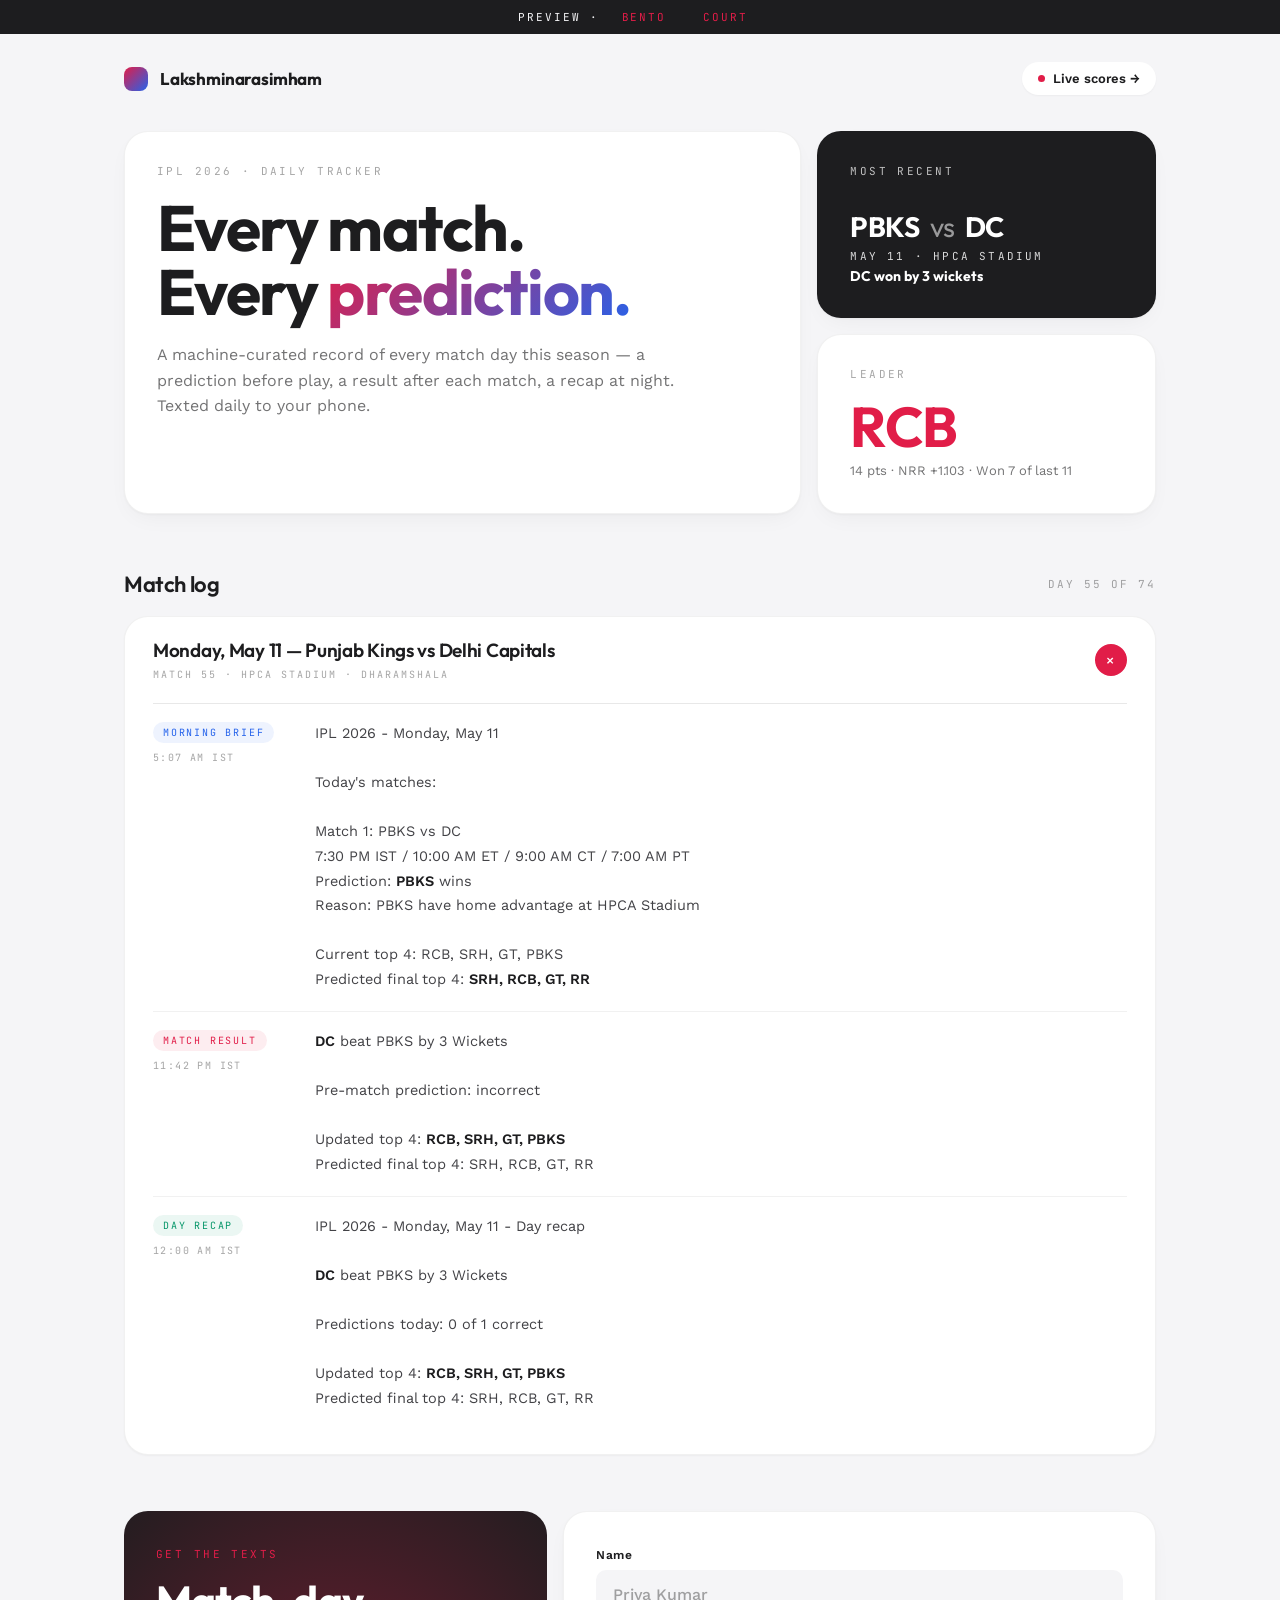
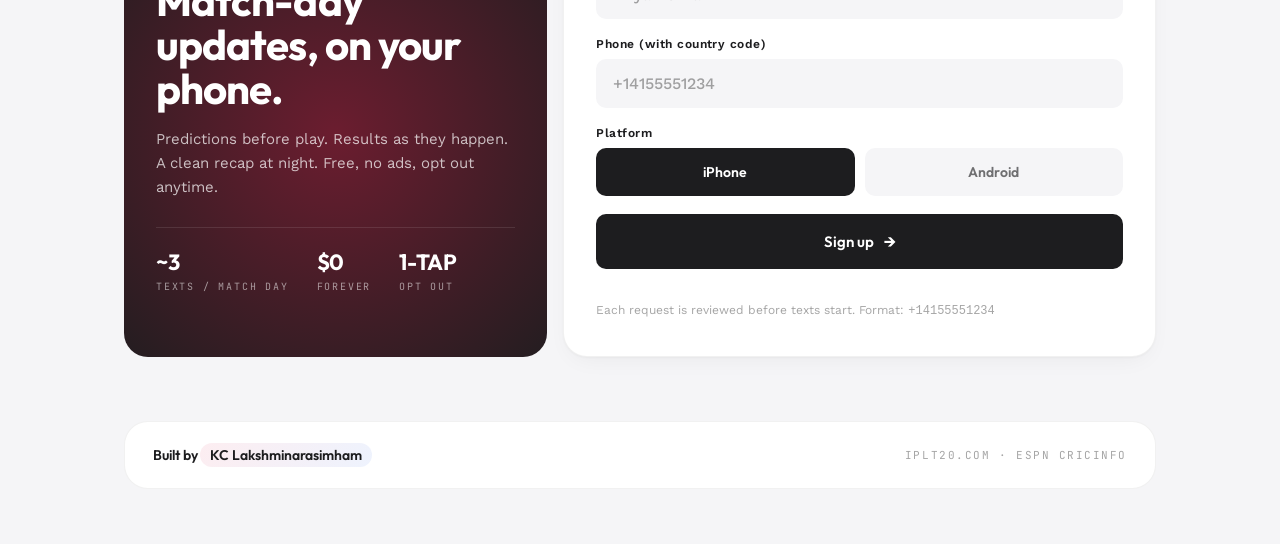
==== docs/preview/bento.html @ dc026f4a "data-driven design pass via ui-ux-pro-max skill — Bento + Court Replaced the previous Stadium/Bombay" ====
<!doctype html>
<html lang="en">
<head>
<meta charset="utf-8">
<title>Bento · IPL 2026</title>
<meta name="viewport" content="width=device-width, initial-scale=1">
<link rel="preconnect" href="https://fonts.googleapis.com">
<link rel="preconnect" href="https://fonts.gstatic.com" crossorigin>
<link href="https://fonts.googleapis.com/css2?family=Outfit:wght@300;400;500;600;700;800&family=Work+Sans:wght@400;500;600&family=JetBrains+Mono:wght@400;500&display=swap" rel="stylesheet">
<style>
  :root {
    --bg:           #F5F5F7;
    --card:         #FFFFFF;
    --card-2:       #FAFAFB;
    --ink:          #1D1D1F;
    --ink-2:        #424246;
    --ink-soft:     rgba(29,29,31,0.62);
    --ink-faint:    rgba(29,29,31,0.40);
    --hair:         rgba(29,29,31,0.10);
    --hair-soft:    rgba(29,29,31,0.06);
    --rose:         #E11D48;
    --rose-soft:    rgba(225,29,72,0.08);
    --blue:         #2563EB;
    --blue-soft:    rgba(37,99,235,0.08);
    --emerald:      #059669;
    --emerald-soft: rgba(5,150,105,0.08);
    --radius-lg:    24px;
    --radius-md:    16px;
    --radius-sm:    10px;
    --shadow-sm:    0 1px 2px rgba(0,0,0,0.04);
    --shadow-md:    0 1px 2px rgba(0,0,0,0.03), 0 8px 24px -8px rgba(0,0,0,0.06);
  }
  *, *::before, *::after { box-sizing: border-box; margin: 0; padding: 0; }
  html { -webkit-font-smoothing: antialiased; }
  body {
    background: var(--bg);
    color: var(--ink);
    font-family: 'Work Sans', system-ui, sans-serif;
    font-weight: 400;
    min-height: 100vh;
  }
  a { color: inherit; text-decoration: none; }

  .ab {
    background: var(--ink); color: var(--bg);
    text-align: center; padding: 10px 16px;
    font-family: 'JetBrains Mono', monospace; font-size: 11px; letter-spacing: 0.18em; text-transform: uppercase;
  }
  .ab a { color: var(--rose); margin: 0 6px; padding: 1px 8px; border-radius: 4px; }
  .ab a:hover { background: rgba(255,255,255,0.10); }

  .wrap { max-width: 1080px; margin: 0 auto; padding: 0 24px; }

  /* ── NAV ── */
  nav.bar {
    display: flex; align-items: center; justify-content: space-between;
    padding: 28px 0;
  }
  nav .mark {
    font-family: 'Outfit', sans-serif; font-weight: 700; font-size: 17px;
    letter-spacing: -0.01em;
    display: inline-flex; align-items: center; gap: 12px;
  }
  nav .mark::before {
    content: ''; width: 24px; height: 24px;
    background: linear-gradient(135deg, var(--rose), var(--blue));
    border-radius: 8px;
  }
  nav .live {
    font-family: 'Work Sans', sans-serif; font-weight: 600; font-size: 13px;
    color: var(--ink);
    padding: 9px 16px;
    background: var(--card);
    border-radius: 100px;
    box-shadow: var(--shadow-sm);
    transition: all 0.15s;
    display: inline-flex; align-items: center; gap: 8px;
  }
  nav .live .dot { width: 7px; height: 7px; border-radius: 50%; background: var(--rose); animation: pulse 1.6s ease-in-out infinite; }
  @keyframes pulse { 0%,100% { box-shadow: 0 0 0 0 rgba(225,29,72,0.6); } 50% { box-shadow: 0 0 0 6px rgba(225,29,72,0); } }
  nav .live:hover { background: var(--ink); color: var(--card); }
  nav .live:hover .dot { background: var(--rose); }

  /* ── HERO BENTO ── */
  .hero-grid {
    display: grid;
    grid-template-columns: 2fr 1fr;
    grid-template-rows: auto auto;
    gap: 16px;
    margin-top: 8px;
  }
  .h-card {
    background: var(--card);
    border-radius: var(--radius-lg);
    padding: 32px;
    box-shadow: var(--shadow-md);
    border: 1px solid var(--hair-soft);
  }
  .h-card.dark {
    background: var(--ink); color: var(--card);
  }
  .h-card.rose {
    background: linear-gradient(135deg, var(--rose) 0%, #BE123C 100%);
    color: var(--card);
  }
  .h-card.blue {
    background: linear-gradient(135deg, var(--blue) 0%, #1D4ED8 100%);
    color: var(--card);
  }
  .h-card .kicker {
    font-family: 'JetBrains Mono', monospace; font-size: 11px;
    letter-spacing: 0.22em; text-transform: uppercase;
    color: var(--ink-faint);
    margin-bottom: 18px;
  }
  .h-card.dark .kicker, .h-card.rose .kicker, .h-card.blue .kicker { color: rgba(255,255,255,0.72); }
  .h-card h1 {
    font-family: 'Outfit', sans-serif; font-weight: 700;
    font-size: clamp(40px, 5.5vw, 64px);
    line-height: 1.0; letter-spacing: -0.025em;
  }
  .h-card h1 .grad {
    background: linear-gradient(135deg, var(--rose), var(--blue));
    -webkit-background-clip: text; background-clip: text;
    -webkit-text-fill-color: transparent;
  }
  .h-card .lead {
    margin-top: 18px;
    color: var(--ink-soft);
    font-size: 16px; line-height: 1.6;
    max-width: 52ch;
  }

  /* Score cell */
  .score {
    display: grid; grid-template-rows: auto 1fr auto;
    gap: 8px;
    height: 100%;
  }
  .score .team-line {
    font-family: 'Outfit', sans-serif; font-weight: 700;
    font-size: 28px; letter-spacing: -0.02em; line-height: 1.05;
    margin-top: 8px;
  }
  .score .team-line .vs { color: rgba(255,255,255,0.55); margin: 0 6px; font-weight: 400; }
  .score .result {
    font-family: 'JetBrains Mono', monospace; font-size: 11px; letter-spacing: 0.20em; text-transform: uppercase;
    color: rgba(255,255,255,0.84); margin-top: auto;
  }
  .score .result .win { font-family: 'Outfit', sans-serif; font-weight: 700; font-size: 14px; letter-spacing: 0; text-transform: none; display: block; margin-top: 4px; color: var(--card); }

  /* Stat cell */
  .stat .v {
    font-family: 'Outfit', sans-serif; font-weight: 700;
    font-size: 56px; letter-spacing: -0.03em; line-height: 1;
    margin: 10px 0 6px;
  }
  .stat .v .small { font-size: 28px; color: var(--ink-faint); margin-left: 2px; }
  .stat .desc {
    font-size: 13px; color: var(--ink-soft); line-height: 1.5;
  }

  /* ── MATCH LOG ── */
  .section-head {
    margin: 56px 0 18px;
    display: flex; align-items: center; justify-content: space-between;
  }
  .section-head h2 {
    font-family: 'Outfit', sans-serif; font-weight: 600; font-size: 22px; letter-spacing: -0.018em;
  }
  .section-head .count {
    font-family: 'JetBrains Mono', monospace; font-size: 11px; letter-spacing: 0.18em; text-transform: uppercase;
    color: var(--ink-faint);
  }

  details.day {
    background: var(--card);
    border-radius: var(--radius-lg);
    border: 1px solid var(--hair-soft);
    box-shadow: var(--shadow-sm);
    margin-bottom: 14px;
    overflow: hidden;
    transition: box-shadow 0.2s;
  }
  details.day:hover { box-shadow: var(--shadow-md); }
  details.day > summary {
    list-style: none; cursor: pointer;
    padding: 22px 28px;
    display: grid; grid-template-columns: 1fr auto; gap: 16px;
    align-items: center;
  }
  details.day > summary::-webkit-details-marker { display: none; }
  .day-head {
    font-family: 'Outfit', sans-serif; font-weight: 600; font-size: 19px;
    letter-spacing: -0.015em; line-height: 1.2;
  }
  .day-sub {
    font-family: 'JetBrains Mono', monospace; font-size: 10px;
    letter-spacing: 0.20em; text-transform: uppercase;
    color: var(--ink-faint);
    margin-top: 6px;
  }
  details.day > summary .toggle {
    width: 32px; height: 32px;
    background: var(--bg);
    border-radius: 50%;
    display: inline-flex; align-items: center; justify-content: center;
    color: var(--ink-soft);
    font-family: 'JetBrains Mono', monospace; font-size: 16px;
    transition: transform 0.25s, background 0.15s, color 0.15s;
  }
  details.day[open] > summary .toggle { transform: rotate(45deg); background: var(--rose); color: var(--card); }

  .day-body { padding: 0 28px 24px; }
  article {
    padding: 18px 0;
    border-top: 1px solid var(--hair-soft);
    display: grid; grid-template-columns: 140px 1fr; gap: 22px;
    align-items: start;
  }
  article:first-of-type { border-top: 1px solid var(--hair); }
  article .meta {
    display: flex; flex-direction: column; gap: 8px;
  }
  article .meta .tag {
    display: inline-block;
    align-self: flex-start;
    font-family: 'JetBrains Mono', monospace; font-size: 10px; letter-spacing: 0.18em; text-transform: uppercase;
    padding: 4px 10px; border-radius: 100px;
    color: var(--ink); background: var(--bg);
  }
  article .meta .tag.morning { color: var(--blue); background: var(--blue-soft); }
  article .meta .tag.result  { color: var(--rose); background: var(--rose-soft); }
  article .meta .tag.recap   { color: var(--emerald); background: var(--emerald-soft); }
  article .meta .when {
    font-family: 'JetBrains Mono', monospace; font-size: 10px;
    letter-spacing: 0.14em; text-transform: uppercase;
    color: var(--ink-faint);
  }
  article .body {
    font-family: 'Work Sans', sans-serif; font-size: 14.5px; line-height: 1.7;
    color: var(--ink-2);
    white-space: pre-wrap;
  }
  article .body strong { font-weight: 600; color: var(--ink); }

  /* ── SIGNUP (Bento) ── */
  .signup-grid {
    margin-top: 56px;
    display: grid;
    grid-template-columns: 5fr 7fr;
    gap: 16px;
  }
  .signup-pitch {
    background: var(--ink); color: var(--card);
    border-radius: var(--radius-lg);
    padding: 36px 32px;
    position: relative; overflow: hidden;
  }
  .signup-pitch::before {
    content: '';
    position: absolute; bottom: -50%; right: -30%; width: 160%; height: 200%;
    background: radial-gradient(circle, rgba(225,29,72,0.40) 0%, transparent 60%);
    pointer-events: none;
  }
  .signup-pitch-inner { position: relative; }
  .signup-pitch .kicker {
    font-family: 'JetBrains Mono', monospace; font-size: 11px;
    letter-spacing: 0.22em; text-transform: uppercase;
    color: var(--rose);
    margin-bottom: 18px;
  }
  .signup-pitch h2 {
    font-family: 'Outfit', sans-serif; font-weight: 700;
    font-size: clamp(28px, 4vw, 42px); line-height: 1.05; letter-spacing: -0.022em;
  }
  .signup-pitch p {
    margin-top: 16px;
    color: rgba(255,255,255,0.72);
    font-size: 15px; line-height: 1.6;
  }
  .signup-pitch .stats {
    margin-top: 28px;
    display: flex; gap: 28px; flex-wrap: wrap;
    padding-top: 20px;
    border-top: 1px solid rgba(255,255,255,0.10);
  }
  .signup-pitch .stats div {
    font-family: 'JetBrains Mono', monospace; font-size: 10px; letter-spacing: 0.18em; text-transform: uppercase;
    color: rgba(255,255,255,0.55);
  }
  .signup-pitch .stats strong {
    display: block;
    font-family: 'Outfit', sans-serif; font-weight: 700; font-size: 22px;
    letter-spacing: -0.012em; color: var(--card);
    margin-bottom: 4px;
  }

  .signup-form-box {
    background: var(--card);
    border-radius: var(--radius-lg);
    padding: 36px 32px;
    box-shadow: var(--shadow-md);
    border: 1px solid var(--hair-soft);
  }
  form { display: grid; gap: 18px; }
  form label {
    font-family: 'Work Sans', sans-serif; font-weight: 600;
    font-size: 12px; letter-spacing: 0.04em;
    color: var(--ink); margin-bottom: 8px; display: block;
  }
  input[type="text"], input[type="tel"] {
    width: 100%; font-family: 'Work Sans', sans-serif; font-size: 16px; font-weight: 500;
    background: var(--bg); color: var(--ink);
    border: 1px solid transparent;
    border-radius: var(--radius-sm);
    padding: 14px 16px;
    outline: none;
    transition: all 0.15s;
  }
  input::placeholder { color: var(--ink-faint); }
  input:focus { background: var(--card); border-color: var(--blue); box-shadow: 0 0 0 4px var(--blue-soft); }

  .platform { display: grid; grid-template-columns: 1fr 1fr; gap: 10px; }
  .platform label.radio {
    cursor: pointer; text-align: center;
    padding: 14px;
    border-radius: var(--radius-sm);
    background: var(--bg); color: var(--ink-soft);
    margin-bottom: 0;
    font-family: 'Outfit', sans-serif; font-weight: 600; font-size: 14px;
    letter-spacing: 0; text-transform: none;
    border: 1px solid transparent;
    transition: all 0.12s;
  }
  .platform label.radio:has(input:checked) {
    background: var(--ink); color: var(--card);
  }
  .platform input[type="radio"] { display: none; }

  button.send {
    justify-self: stretch;
    font-family: 'Outfit', sans-serif; font-weight: 600; font-size: 15px;
    background: var(--ink); color: var(--card);
    padding: 16px 24px;
    border: 0; border-radius: var(--radius-sm);
    cursor: pointer;
    display: inline-flex; align-items: center; justify-content: center; gap: 10px;
    transition: all 0.15s;
  }
  button.send::after {
    content: '→'; font-size: 18px;
    transition: transform 0.2s;
  }
  button.send:hover { background: var(--rose); }
  button.send:hover::after { transform: translateX(4px); }

  .fine {
    margin-top: 14px;
    font-size: 12px; color: var(--ink-faint); line-height: 1.55;
  }

  /* ── FOOTER ── */
  footer.foot {
    margin: 64px 0 56px;
    padding: 24px 28px;
    background: var(--card);
    border-radius: var(--radius-lg);
    border: 1px solid var(--hair-soft);
    display: flex; align-items: center; justify-content: space-between; flex-wrap: wrap; gap: 14px;
  }
  footer .made {
    font-family: 'Outfit', sans-serif; font-weight: 600; font-size: 14px; letter-spacing: -0.005em;
  }
  footer .made a {
    background: linear-gradient(120deg, var(--rose-soft), var(--blue-soft));
    padding: 3px 10px; border-radius: 100px;
    font-weight: 600;
  }
  footer .links {
    font-family: 'JetBrains Mono', monospace; font-size: 11px; letter-spacing: 0.14em; text-transform: uppercase;
    color: var(--ink-faint);
  }

  @media (max-width: 800px) {
    .hero-grid { grid-template-columns: 1fr; }
    .signup-grid { grid-template-columns: 1fr; }
    article { grid-template-columns: 1fr; gap: 10px; }
  }
  @media (max-width: 540px) {
    .wrap { padding: 0 18px; }
    .h-card { padding: 24px; }
    .h-card h1 { font-size: 40px; }
    details.day > summary { padding: 18px 20px; }
    .day-body { padding: 0 20px 20px; }
    .signup-pitch, .signup-form-box { padding: 28px 24px; }
  }
</style>
</head>
<body>

<div class="ab">
  Preview · <a href="./bento.html?v=4">Bento</a> <a href="./court.html?v=4">Court</a>
</div>

<div class="wrap">

  <nav class="bar">
    <span class="mark">Lakshminarasimham</span>
    <a class="live" href="https://www.espncricinfo.com/series/indian-premier-league-2026-1510719"><span class="dot"></span> Live scores →</a>
  </nav>

  <!-- ── HERO BENTO ── -->
  <section class="hero-grid">
    <div class="h-card" style="grid-row: span 2;">
      <div class="kicker">IPL 2026 · Daily tracker</div>
      <h1>Every match.<br>Every <span class="grad">prediction.</span></h1>
      <p class="lead">A machine-curated record of every match day this season — a prediction before play, a result after each match, a recap at night. Texted daily to your phone.</p>
    </div>
    <div class="h-card dark">
      <div class="score">
        <div class="kicker">Most recent</div>
        <div class="team-line">PBKS <span class="vs">vs</span> DC</div>
        <div class="result">
          May 11 · HPCA Stadium
          <span class="win">DC won by 3 wickets</span>
        </div>
      </div>
    </div>
    <div class="h-card stat">
      <div class="kicker">Leader</div>
      <div class="v" style="color: var(--rose);">RCB</div>
      <div class="desc">14 pts · NRR +1.103 · Won 7 of last 11</div>
    </div>
  </section>

  <!-- ── MATCH LOG ── -->
  <div class="section-head">
    <h2>Match log</h2>
    <span class="count">Day 55 of 74</span>
  </div>

  <details class="day" open>
    <summary>
      <div>
        <div class="day-head">Monday, May 11 — Punjab Kings vs Delhi Capitals</div>
        <div class="day-sub">Match 55 · HPCA Stadium · Dharamshala</div>
      </div>
      <span class="toggle">+</span>
    </summary>
    <div class="day-body">

      <article>
        <div class="meta">
          <span class="tag morning">Morning brief</span>
          <span class="when">5:07 am IST</span>
        </div>
        <div class="body">IPL 2026 - Monday, May 11

Today's matches:

Match 1: PBKS vs DC
7:30 PM IST / 10:00 AM ET / 9:00 AM CT / 7:00 AM PT
Prediction: <strong>PBKS</strong> wins
Reason: PBKS have home advantage at HPCA Stadium

Current top 4: RCB, SRH, GT, PBKS
Predicted final top 4: <strong>SRH, RCB, GT, RR</strong></div>
      </article>

      <article>
        <div class="meta">
          <span class="tag result">Match result</span>
          <span class="when">11:42 pm IST</span>
        </div>
        <div class="body"><strong>DC</strong> beat PBKS by 3 Wickets

Pre-match prediction: incorrect

Updated top 4: <strong>RCB, SRH, GT, PBKS</strong>
Predicted final top 4: SRH, RCB, GT, RR</div>
      </article>

      <article>
        <div class="meta">
          <span class="tag recap">Day recap</span>
          <span class="when">12:00 am IST</span>
        </div>
        <div class="body">IPL 2026 - Monday, May 11 - Day recap

<strong>DC</strong> beat PBKS by 3 Wickets

Predictions today: 0 of 1 correct

Updated top 4: <strong>RCB, SRH, GT, PBKS</strong>
Predicted final top 4: SRH, RCB, GT, RR</div>
      </article>

    </div>
  </details>

  <!-- ── SIGNUP ── -->
  <section class="signup-grid">
    <div class="signup-pitch">
      <div class="signup-pitch-inner">
        <div class="kicker">Get the texts</div>
        <h2>Match-day updates, on your phone.</h2>
        <p>Predictions before play. Results as they happen. A clean recap at night. Free, no ads, opt out anytime.</p>
        <div class="stats">
          <div><strong>~3</strong>texts / match day</div>
          <div><strong>$0</strong>forever</div>
          <div><strong>1-tap</strong>opt out</div>
        </div>
      </div>
    </div>

    <div class="signup-form-box">
      <form>
        <div>
          <label>Name</label>
          <input type="text" placeholder="Priya Kumar">
        </div>
        <div>
          <label>Phone (with country code)</label>
          <input type="tel" placeholder="+14155551234">
        </div>
        <div>
          <label>Platform</label>
          <div class="platform">
            <label class="radio"><input type="radio" name="p" checked> iPhone</label>
            <label class="radio"><input type="radio" name="p"> Android</label>
          </div>
        </div>
        <button class="send" type="button">Sign up</button>
        <p class="fine">Each request is reviewed before texts start. Format: <code>+14155551234</code></p>
      </form>
    </div>
  </section>

  <!-- ── FOOTER ── -->
  <footer class="foot">
    <span class="made">Built by <a href="https://github.com/kcln/ipl-tracker">KC Lakshminarasimham</a></span>
    <span class="links">iplt20.com · ESPN Cricinfo</span>
  </footer>

</div>
</body>
</html>
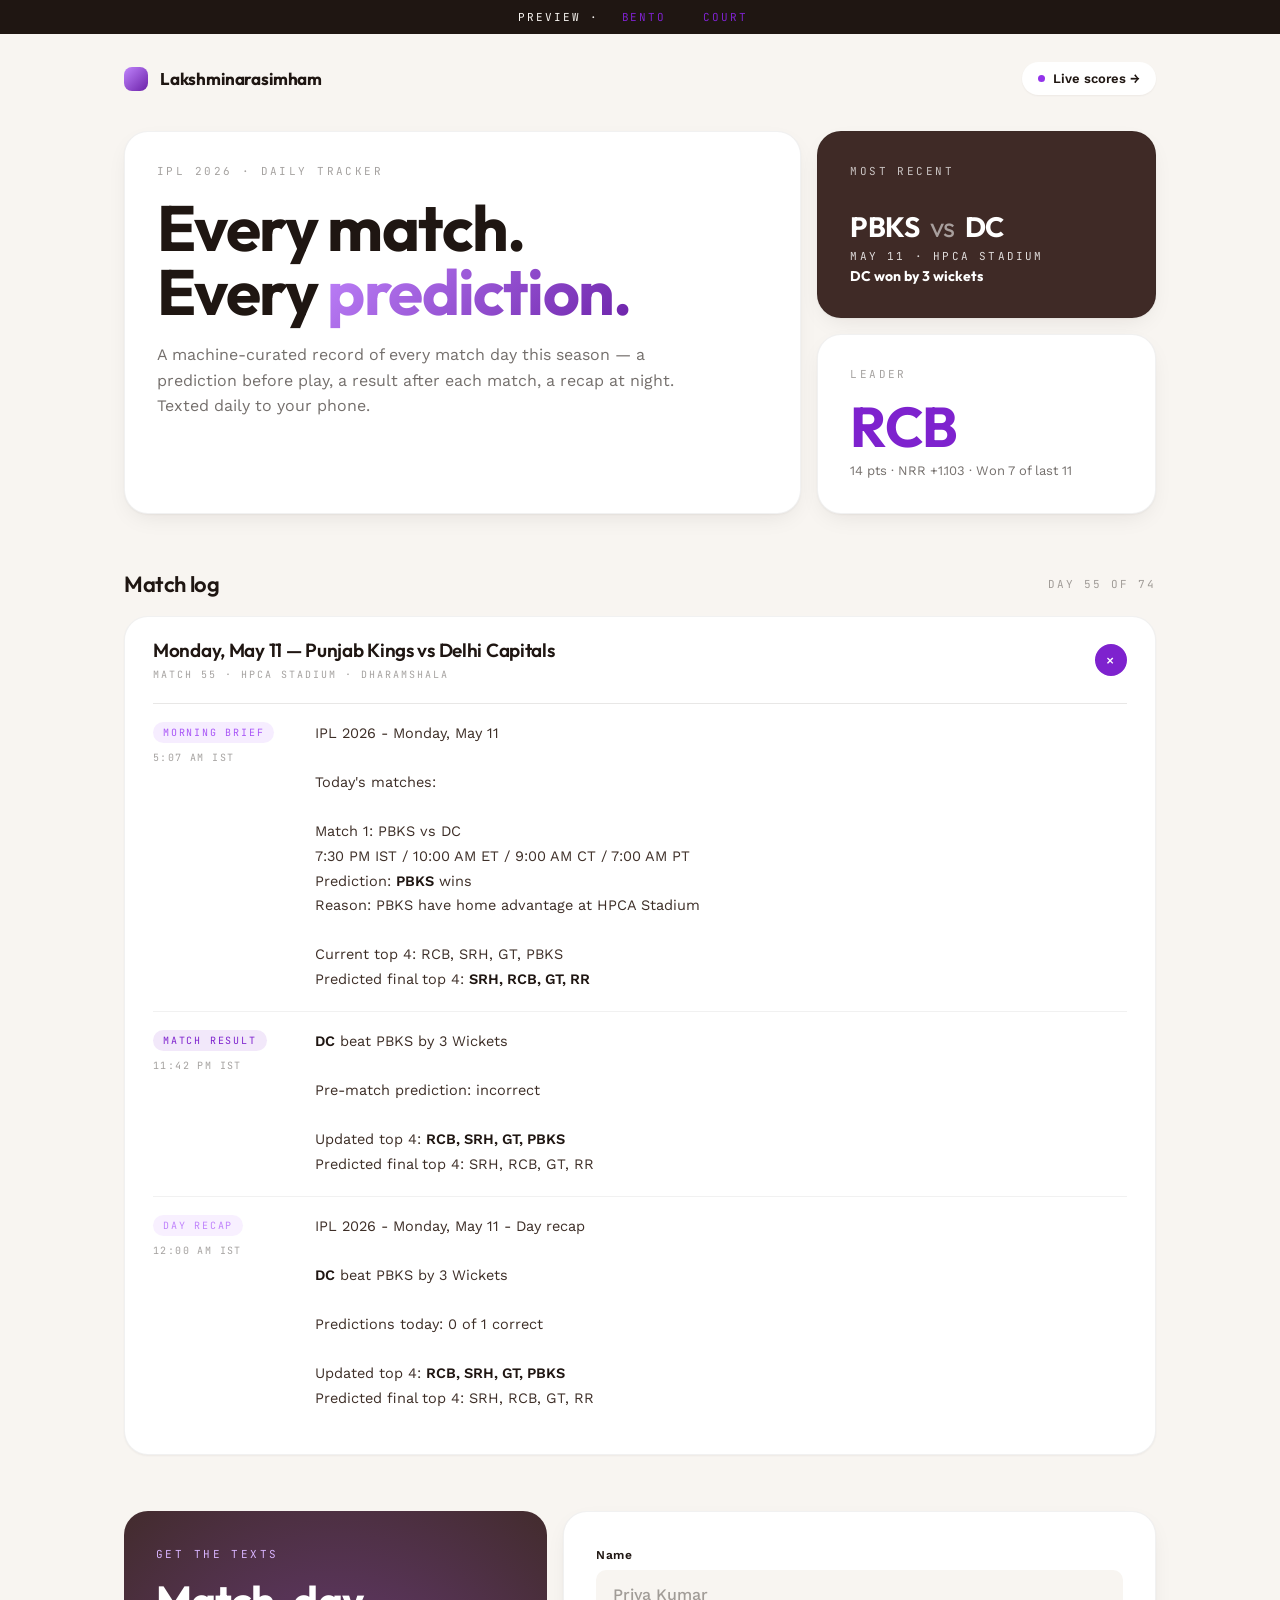
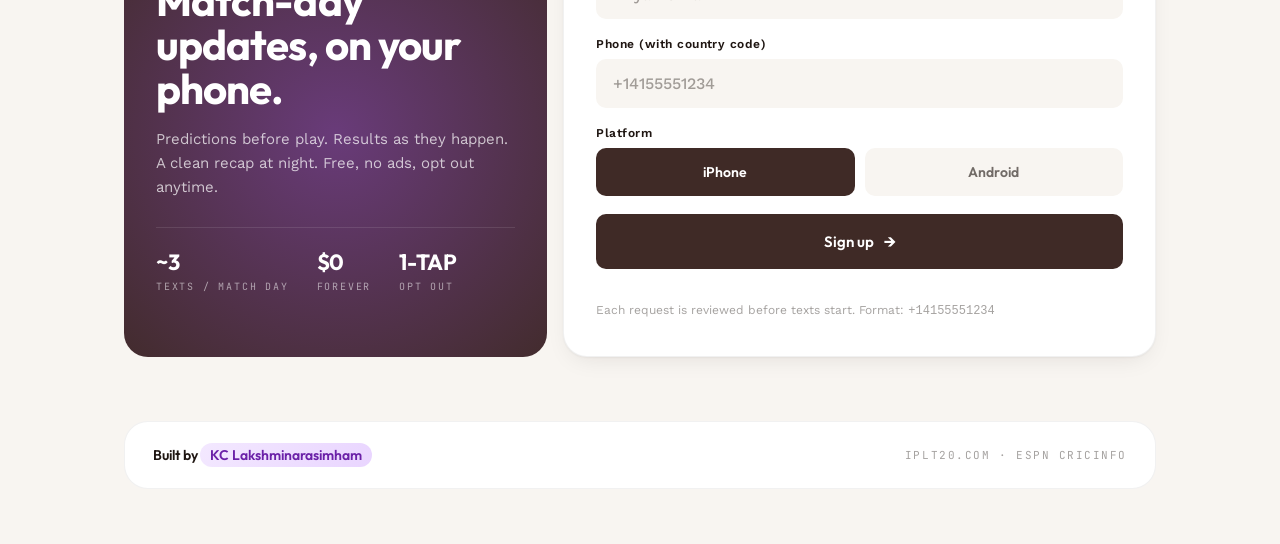
==== commit 091e17fc: "recolor bento to user-requested two-color palette: purples + brown User: "I want only shades of purp" ====
--- a/docs/preview/bento.html
+++ b/docs/preview/bento.html
@@ -9,26 +9,50 @@
 <link href="https://fonts.googleapis.com/css2?family=Outfit:wght@300;400;500;600;700;800&family=Work+Sans:wght@400;500;600&family=JetBrains+Mono:wght@400;500&display=swap" rel="stylesheet">
 <style>
   :root {
-    --bg:           #F5F5F7;
+    /* Two-color palette ONLY: shades of purple + one warm brown. */
+    --bg:           #F8F5F1;          /* warm off-white pairs with brown */
     --card:         #FFFFFF;
-    --card-2:       #FAFAFB;
-    --ink:          #1D1D1F;
-    --ink-2:        #424246;
-    --ink-soft:     rgba(29,29,31,0.62);
-    --ink-faint:    rgba(29,29,31,0.40);
-    --hair:         rgba(29,29,31,0.10);
-    --hair-soft:    rgba(29,29,31,0.06);
-    --rose:         #E11D48;
-    --rose-soft:    rgba(225,29,72,0.08);
-    --blue:         #2563EB;
-    --blue-soft:    rgba(37,99,235,0.08);
-    --emerald:      #059669;
-    --emerald-soft: rgba(5,150,105,0.08);
+    --card-2:       #FAF8F5;
+
+    /* Brown — the "match-day updates" dark panel */
+    --brown:        #3F2A26;          /* deep warm brown */
+    --brown-2:      #5A3E37;          /* slightly lighter */
+    --brown-soft:   rgba(63,42,38,0.08);
+    --brown-hair:   rgba(63,42,38,0.14);
+
+    /* Text uses a warm near-black so it harmonises with the brown */
+    --ink:          #1F1612;
+    --ink-2:        #3D2E27;
+    --ink-soft:     rgba(31,22,18,0.62);
+    --ink-faint:    rgba(31,22,18,0.40);
+    --hair:         rgba(31,22,18,0.10);
+    --hair-soft:    rgba(31,22,18,0.06);
+
+    /* Purple scale — the only chromatic family */
+    --p-50:         #FAF5FF;
+    --p-100:        #F3E8FF;
+    --p-200:        #E9D5FF;
+    --p-300:        #D8B4FE;
+    --p-400:        #C084FC;
+    --p-500:        #A855F7;
+    --p-600:        #9333EA;
+    --p-700:        #7E22CE;
+    --p-800:        #6B21A8;
+    --p-900:        #581C87;
+
+    /* Legacy aliases so the rest of the stylesheet keeps working */
+    --rose:         var(--p-700);
+    --rose-soft:    rgba(126,34,206,0.10);
+    --blue:         var(--p-500);
+    --blue-soft:    rgba(168,85,247,0.10);
+    --emerald:      var(--p-400);
+    --emerald-soft: rgba(192,132,252,0.12);
+
     --radius-lg:    24px;
     --radius-md:    16px;
     --radius-sm:    10px;
-    --shadow-sm:    0 1px 2px rgba(0,0,0,0.04);
-    --shadow-md:    0 1px 2px rgba(0,0,0,0.03), 0 8px 24px -8px rgba(0,0,0,0.06);
+    --shadow-sm:    0 1px 2px rgba(31,22,18,0.05);
+    --shadow-md:    0 1px 2px rgba(31,22,18,0.04), 0 8px 24px -8px rgba(31,22,18,0.10);
   }
   *, *::before, *::after { box-sizing: border-box; margin: 0; padding: 0; }
   html { -webkit-font-smoothing: antialiased; }
@@ -63,7 +87,7 @@
   }
   nav .mark::before {
     content: ''; width: 24px; height: 24px;
-    background: linear-gradient(135deg, var(--rose), var(--blue));
+    background: linear-gradient(135deg, var(--p-400), var(--p-800));
     border-radius: 8px;
   }
   nav .live {
@@ -76,10 +100,10 @@
     transition: all 0.15s;
     display: inline-flex; align-items: center; gap: 8px;
   }
-  nav .live .dot { width: 7px; height: 7px; border-radius: 50%; background: var(--rose); animation: pulse 1.6s ease-in-out infinite; }
-  @keyframes pulse { 0%,100% { box-shadow: 0 0 0 0 rgba(225,29,72,0.6); } 50% { box-shadow: 0 0 0 6px rgba(225,29,72,0); } }
-  nav .live:hover { background: var(--ink); color: var(--card); }
-  nav .live:hover .dot { background: var(--rose); }
+  nav .live .dot { width: 7px; height: 7px; border-radius: 50%; background: var(--p-600); animation: pulse 1.6s ease-in-out infinite; }
+  @keyframes pulse { 0%,100% { box-shadow: 0 0 0 0 rgba(147,51,234,0.6); } 50% { box-shadow: 0 0 0 6px rgba(147,51,234,0); } }
+  nav .live:hover { background: var(--brown); color: var(--card); }
+  nav .live:hover .dot { background: var(--p-400); }
 
   /* ── HERO BENTO ── */
   .hero-grid {
@@ -97,14 +121,14 @@
     border: 1px solid var(--hair-soft);
   }
   .h-card.dark {
-    background: var(--ink); color: var(--card);
+    background: var(--brown); color: var(--card);
   }
   .h-card.rose {
-    background: linear-gradient(135deg, var(--rose) 0%, #BE123C 100%);
+    background: linear-gradient(135deg, var(--p-600) 0%, var(--p-800) 100%);
     color: var(--card);
   }
   .h-card.blue {
-    background: linear-gradient(135deg, var(--blue) 0%, #1D4ED8 100%);
+    background: linear-gradient(135deg, var(--p-400) 0%, var(--p-600) 100%);
     color: var(--card);
   }
   .h-card .kicker {
@@ -120,7 +144,7 @@
     line-height: 1.0; letter-spacing: -0.025em;
   }
   .h-card h1 .grad {
-    background: linear-gradient(135deg, var(--rose), var(--blue));
+    background: linear-gradient(135deg, var(--p-400), var(--p-800));
     -webkit-background-clip: text; background-clip: text;
     -webkit-text-fill-color: transparent;
   }
@@ -209,7 +233,7 @@
     font-family: 'JetBrains Mono', monospace; font-size: 16px;
     transition: transform 0.25s, background 0.15s, color 0.15s;
   }
-  details.day[open] > summary .toggle { transform: rotate(45deg); background: var(--rose); color: var(--card); }
+  details.day[open] > summary .toggle { transform: rotate(45deg); background: var(--p-700); color: var(--card); }
 
   .day-body { padding: 0 28px 24px; }
   article {
@@ -252,7 +276,7 @@
     gap: 16px;
   }
   .signup-pitch {
-    background: var(--ink); color: var(--card);
+    background: var(--brown); color: var(--card);
     border-radius: var(--radius-lg);
     padding: 36px 32px;
     position: relative; overflow: hidden;
@@ -260,14 +284,14 @@
   .signup-pitch::before {
     content: '';
     position: absolute; bottom: -50%; right: -30%; width: 160%; height: 200%;
-    background: radial-gradient(circle, rgba(225,29,72,0.40) 0%, transparent 60%);
+    background: radial-gradient(circle, rgba(168,85,247,0.40) 0%, transparent 60%);
     pointer-events: none;
   }
   .signup-pitch-inner { position: relative; }
   .signup-pitch .kicker {
     font-family: 'JetBrains Mono', monospace; font-size: 11px;
     letter-spacing: 0.22em; text-transform: uppercase;
-    color: var(--rose);
+    color: var(--p-300);
     margin-bottom: 18px;
   }
   .signup-pitch h2 {
@@ -319,7 +343,7 @@
     transition: all 0.15s;
   }
   input::placeholder { color: var(--ink-faint); }
-  input:focus { background: var(--card); border-color: var(--blue); box-shadow: 0 0 0 4px var(--blue-soft); }
+  input:focus { background: var(--card); border-color: var(--p-600); box-shadow: 0 0 0 4px var(--p-100); }
 
   .platform { display: grid; grid-template-columns: 1fr 1fr; gap: 10px; }
   .platform label.radio {
@@ -334,14 +358,14 @@
     transition: all 0.12s;
   }
   .platform label.radio:has(input:checked) {
-    background: var(--ink); color: var(--card);
+    background: var(--brown); color: var(--card);
   }
   .platform input[type="radio"] { display: none; }
 
   button.send {
     justify-self: stretch;
     font-family: 'Outfit', sans-serif; font-weight: 600; font-size: 15px;
-    background: var(--ink); color: var(--card);
+    background: var(--brown); color: var(--card);
     padding: 16px 24px;
     border: 0; border-radius: var(--radius-sm);
     cursor: pointer;
@@ -352,7 +376,7 @@
     content: '→'; font-size: 18px;
     transition: transform 0.2s;
   }
-  button.send:hover { background: var(--rose); }
+  button.send:hover { background: var(--p-700); }
   button.send:hover::after { transform: translateX(4px); }
 
   .fine {
@@ -373,7 +397,8 @@
     font-family: 'Outfit', sans-serif; font-weight: 600; font-size: 14px; letter-spacing: -0.005em;
   }
   footer .made a {
-    background: linear-gradient(120deg, var(--rose-soft), var(--blue-soft));
+    background: linear-gradient(120deg, var(--p-100), var(--p-200));
+    color: var(--p-800);
     padding: 3px 10px; border-radius: 100px;
     font-weight: 600;
   }
@@ -429,7 +454,7 @@
     </div>
     <div class="h-card stat">
       <div class="kicker">Leader</div>
-      <div class="v" style="color: var(--rose);">RCB</div>
+      <div class="v" style="color: var(--p-700);">RCB</div>
       <div class="desc">14 pts · NRR +1.103 · Won 7 of last 11</div>
     </div>
   </section>
